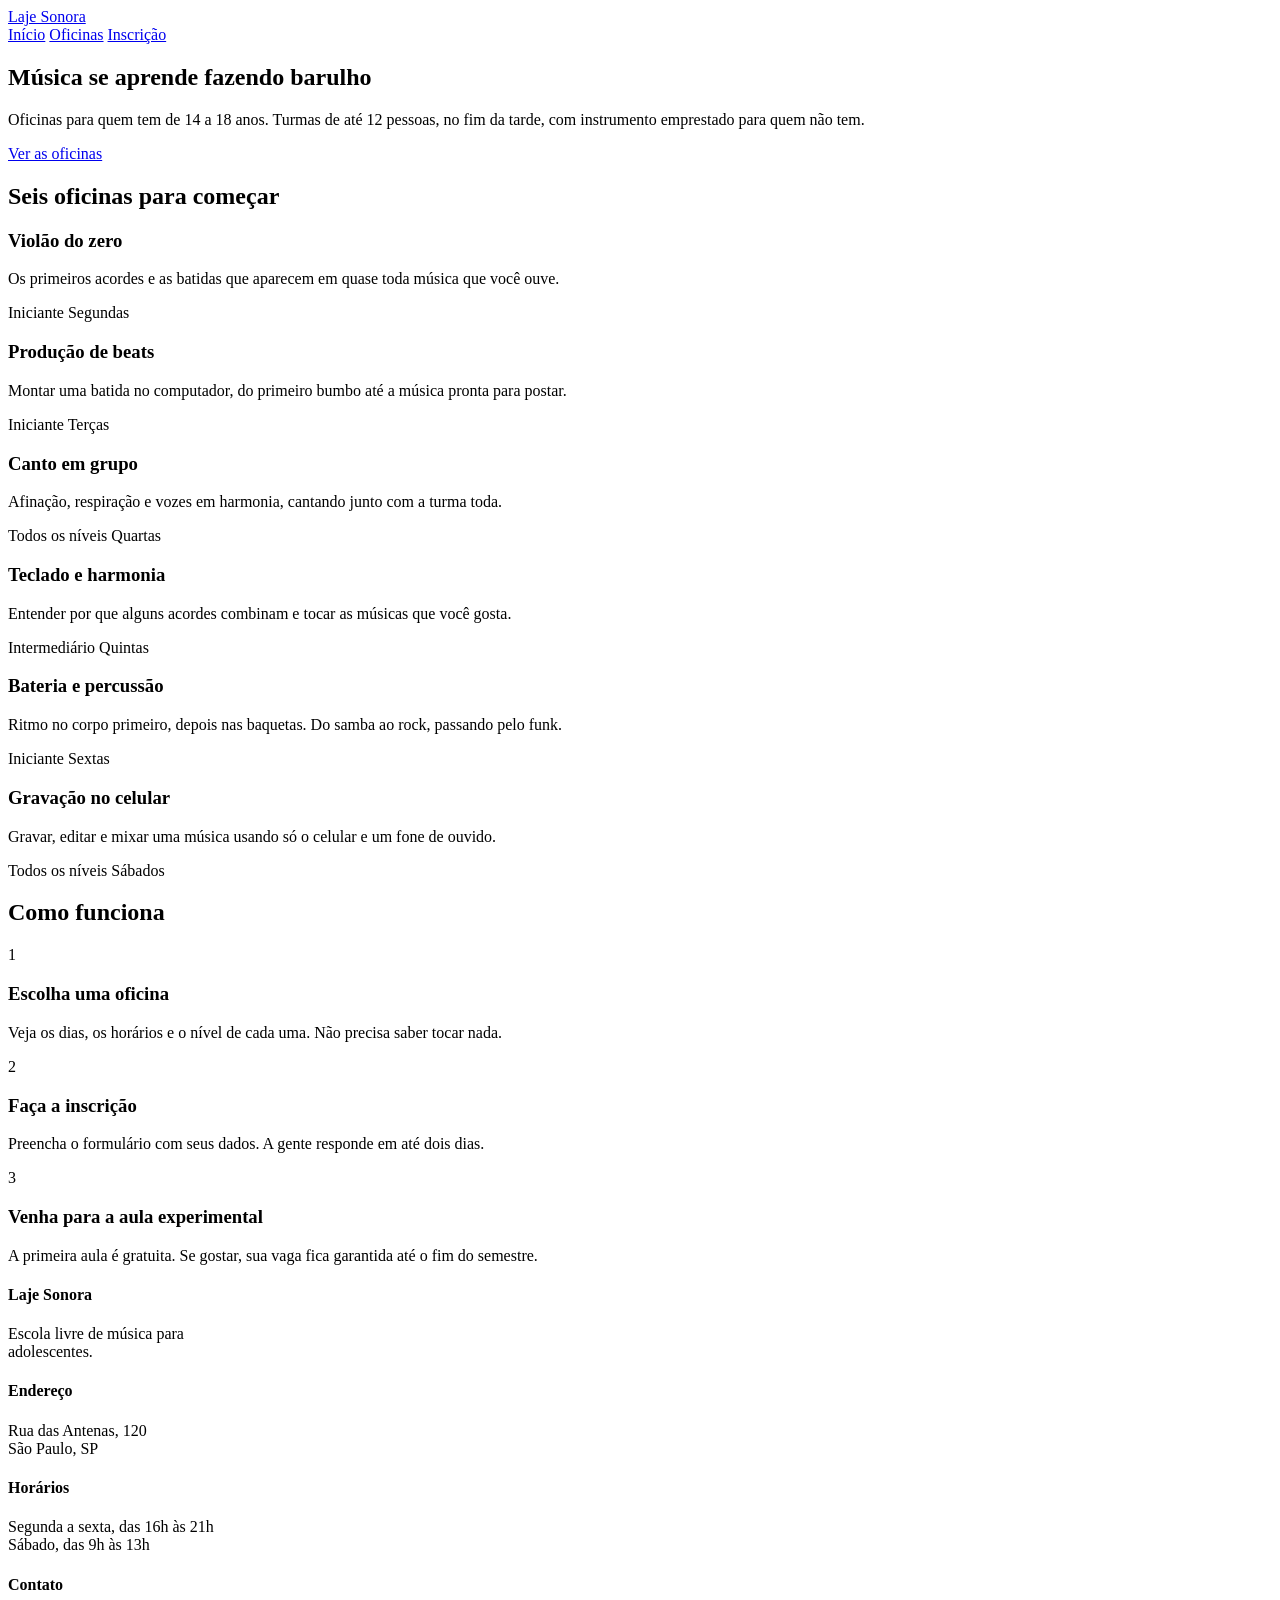
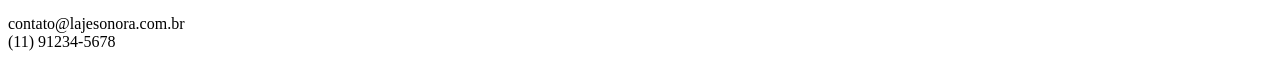
==== index.html @ 38661ccc "Initial commit" ====
<!DOCTYPE html>
<html lang="pt-BR">
<head>
    <meta charset="UTF-8">
    <meta name="viewport" content="width=device-width, initial-scale=1.0">
    <title>Laje Sonora | Início</title>
    <link rel="preconnect" href="https://fonts.googleapis.com">
    <link rel="preconnect" href="https://fonts.gstatic.com" crossorigin>
    <link href="https://fonts.googleapis.com/css2?family=Archivo:ital,wght@0,100..900;1,100..900&family=Big+Shoulders:opsz,wght@10..72,100..900&display=swap" rel="stylesheet">
    <link rel="stylesheet" href="index.css">
</head>
<body>
    <header class="conteudo topo">
        <a href="index.html" class="logo">Laje Sonora</a>

        <nav class="menu">
            <a href="index.html" class="atual">Início</a>
            <a href="oficinas.html">Oficinas</a>
            <a href="inscricao.html">Inscrição</a>
        </nav>
    </header>

    <main>
        <section class="conteudo cartazes">
            <div class="cartaz cartaz-principal">
                <h1>Música se aprende fazendo barulho</h1>
            </div>

            <div class="cartaz cartaz-lateral">
                <p>Oficinas para quem tem de 14 a 18 anos. Turmas de até 12 pessoas, no fim da tarde, com instrumento emprestado para quem não tem.</p>
                <a href="oficinas.html" class="botao">Ver as oficinas</a>
            </div>
        </section>

        <section class="conteudo secao">
            <h2 class="titulo-secao">Seis oficinas para começar</h2>

            <div class="cards">
                <article class="card">
                    <div class="foto foto-azul"></div>

                    <div class="card-texto">
                        <h3>Violão do zero</h3>
                        <p>Os primeiros acordes e as batidas que aparecem em quase toda música que você ouve.</p>

                        <div class="card-info">
                            <span>Iniciante</span>
                            <span>Segundas</span>
                        </div>
                    </div>
                </article>
                <article class="card">
                    <div class="foto foto-amarela"></div>

                    <div class="card-texto">
                        <h3>Produção de beats</h3>
                        <p>Montar uma batida no computador, do primeiro bumbo até a música pronta para postar.</p>

                        <div class="card-info">
                            <span>Iniciante</span>
                            <span>Terças</span>
                        </div>
                    </div>
                </article>
                <article class="card">
                    <div class="foto foto-tinta"></div>

                    <div class="card-texto">
                        <h3>Canto em grupo</h3>
                        <p>Afinação, respiração e vozes em harmonia, cantando junto com a turma toda.</p>

                        <div class="card-info">
                            <span>Todos os níveis</span>
                            <span>Quartas</span>
                        </div>
                    </div>
                </article>
                <article class="card">
                    <div class="foto foto-"></div>

                    <div class="card-texto">
                        <h3>Teclado e harmonia</h3>
                        <p>Entender por que alguns acordes combinam e tocar as músicas que você gosta.</p>

                        <div class="card-info">
                            <span>Intermediário</span>
                            <span>Quintas</span>
                        </div>
                    </div>
                </article>
                <article class="card">
                    <div class="foto foto-azul"></div>

                    <div class="card-texto">
                        <h3>Bateria e percussão</h3>
                        <p>Ritmo no corpo primeiro, depois nas baquetas. Do samba ao rock, passando pelo funk.</p>

                        <div class="card-info">
                            <span>Iniciante</span>
                            <span>Sextas</span>
                        </div>
                    </div>
                </article>
                <article class="card">
                    <div class="foto foto-amarela"></div>

                    <div class="card-texto">
                        <h3>Gravação no celular</h3>
                        <p>Gravar, editar e mixar uma música usando só o celular e um fone de ouvido.</p>

                        <div class="card-info">
                            <span>Todos os níveis</span>
                            <span>Sábados</span>
                        </div>
                    </div>
                </article>
            </div>
        </section>
        <section class="conteudo secao">
            <h2 class="titulo-secao">Como funciona</h2>

            <div class="passos">
                <div class="passo">
                    <p class="passo-numero">1</p>
                    <h3>Escolha uma oficina</h3>
                    <p>Veja os dias, os horários e o nível de cada uma. Não precisa saber tocar nada.</p>
                </div>
                <div class="passo">
                    <p class="passo-numero">2</p>
                    <h3>Faça a inscrição</h3>
                    <p>Preencha o formulário com seus dados. A gente responde em até dois dias.</p>
                </div>
                <div class="passo">
                    <p class="passo-numero">3</p>
                    <h3>Venha para a aula experimental</h3>
                    <p>A primeira aula é gratuita. Se gostar, sua vaga fica garantida até o fim do semestre.</p>
                </div>
            </div>
        </section>
    </main>

    <footer class="rodape">
        <div class="conteudo rodape-colunas">
            <div class="rodape-coluna">
                <h4>Laje Sonora</h4>
                <p>Escola livre de música para <br> adolescentes.</p>
            </div>
            <div class="rodape-coluna">
                <h4>Endereço</h4>
                <p>Rua das Antenas, 120 <br> São Paulo, SP</p>
            </div>
            <div class="rodape-coluna">
                <h4>Horários</h4>
                <p>Segunda a sexta, das 16h às 21h <br> Sábado, das 9h às 13h</p>
            </div>
            <div class="rodape-coluna">
                <h4>Contato</h4>
                <p>contato@lajesonora.com.br <br> (11) 91234-5678</p>
            </div>
        </div>
    </footer>
</body>
</html>
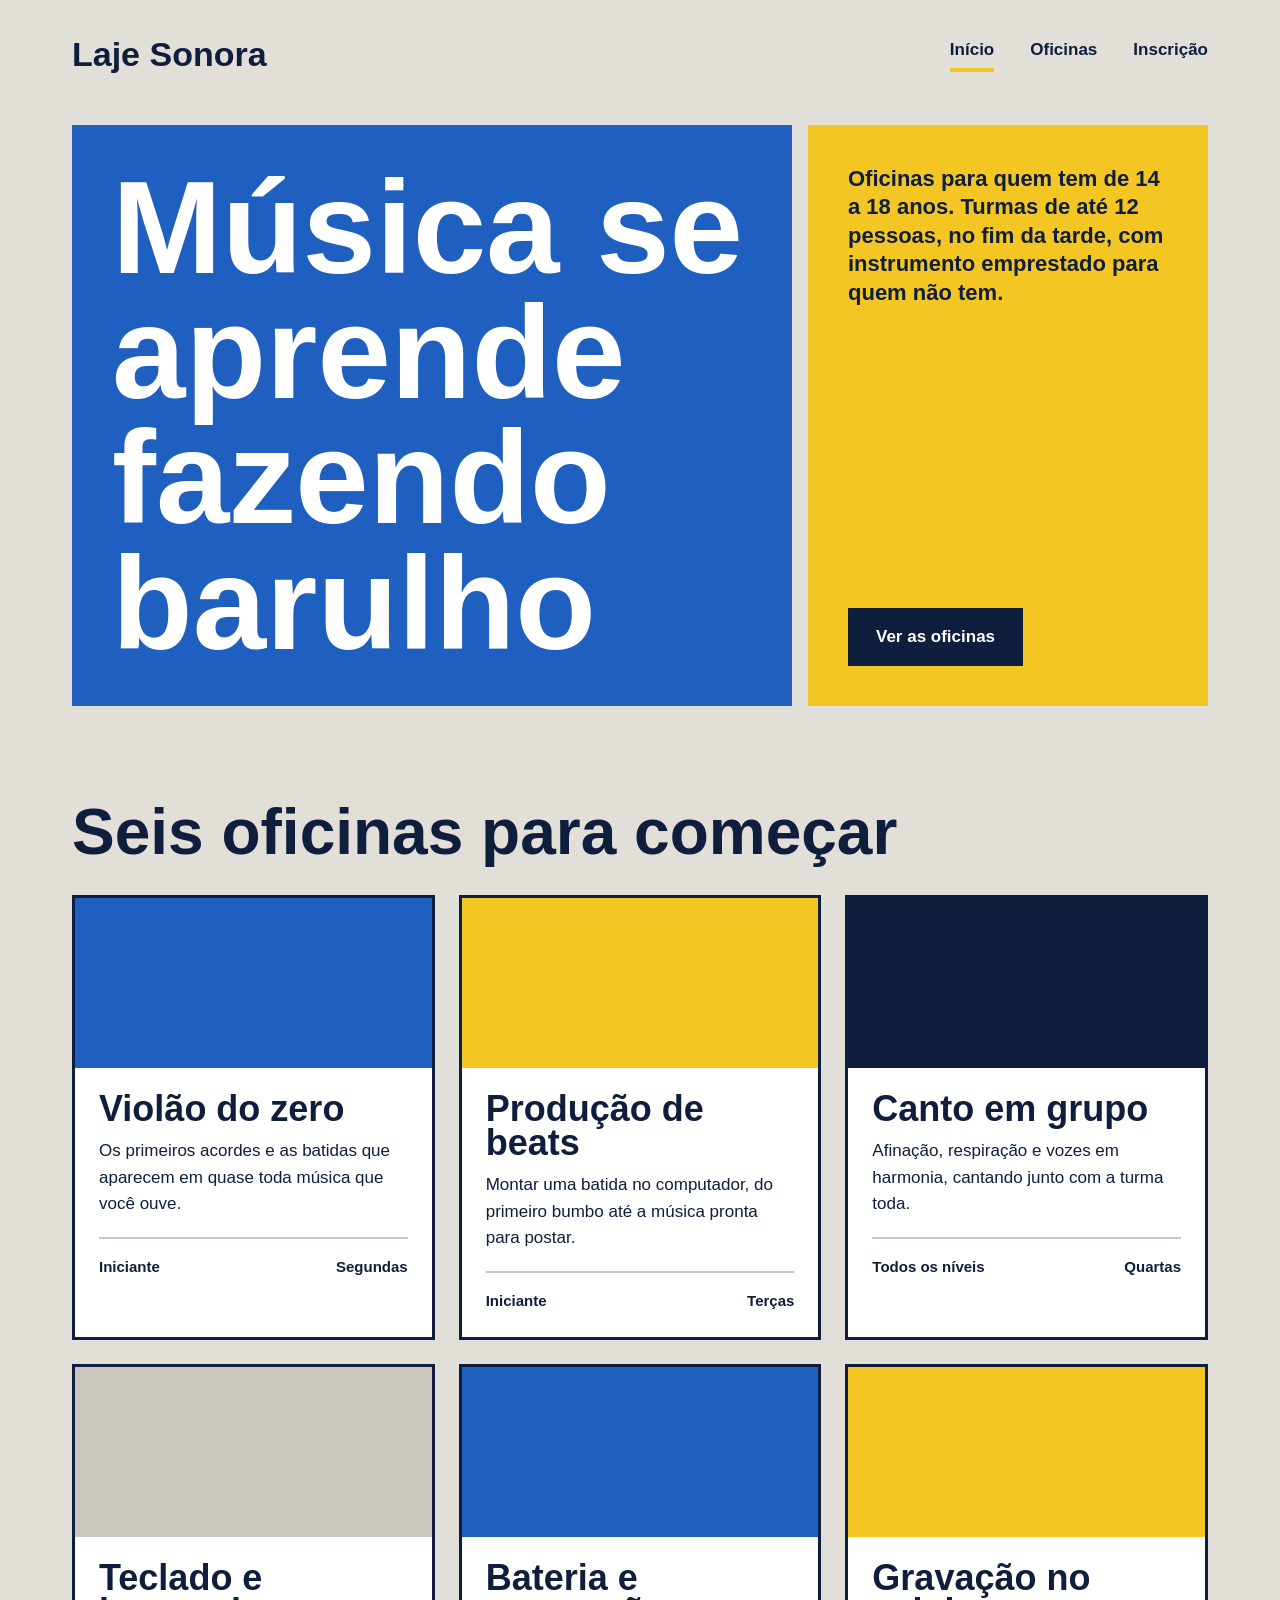
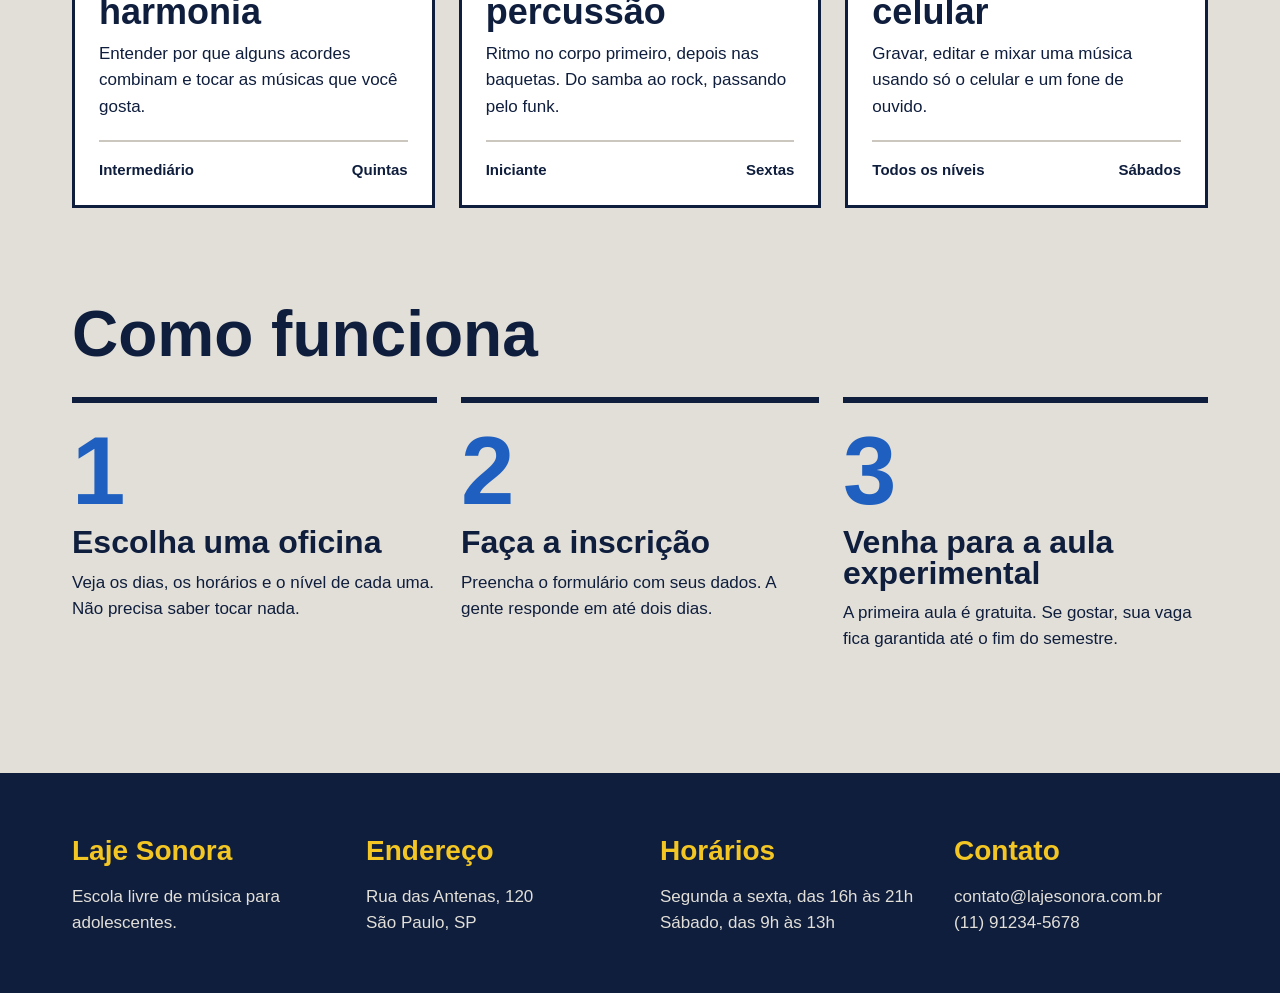
==== commit 04b9edd6: "Página de oficinas pronta" ====
--- a/index.html
+++ b/index.html
@@ -76,7 +76,7 @@
                     </div>
                 </article>
                 <article class="card">
-                    <div class="foto foto-"></div>
+                    <div class="foto foto"></div>
 
                     <div class="card-texto">
                         <h3>Teclado e harmonia</h3>
--- a/index.css
+++ b/index.css
@@ -0,0 +1,234 @@
+* {
+    margin: 0;
+    padding: 0;
+    box-sizing: border-box;
+}
+:root{
+    --concreto: #E2DFD8;
+
+    --concreto-escuro: #CBC7BE;
+
+    --tinta: #0F1E3D;
+
+    --caixa-dagua: #1F5FBF;
+
+    --fita: #F3C623;
+
+    --branco: #FFFFFF;
+
+    --fonte-cartaz: "Big Shoulders", "Arial Narrow", sans-serif;
+    --fonte-texto: "Archivo", Arial, sans-serif;
+}
+
+body{
+    background-color: var(--concreto);
+    color: var(--tinta);
+    font-family: var(--fonte-texto);
+    font-size: 17px;
+    line-height: 1.55;
+}
+a{
+    color: inherit;
+}
+
+h1, h2, h3{
+    font-family: var(--fonte-cartaz);
+    font-weight: 900;
+    line-height: 0.95;
+}
+.conteudo{
+    max-width: 1200px;
+    margin-inline: auto;
+    padding-inline: 32px;
+}
+
+.topo{
+    padding-block: 28px;
+    display: flex;
+    justify-content: space-between;
+    align-items: center;
+}
+.logo{
+    font-family: var(--fonte-cartaz);
+    font-size: 34px;
+    font-weight: 900;
+    text-decoration: none;
+}
+
+.menu{
+    display: flex;
+    gap: 36px;
+}
+.menu a{
+    font-weight: 600;
+    text-decoration: none;
+    padding-bottom: 4px;
+    border-bottom: 4px solid transparent;
+}
+
+.menu a:hover{
+    border-bottom-color: var(--tinta);
+}
+
+.menu a.atual{
+    border-bottom-color: var(--fita);
+}
+
+.cartazes{
+    margin-top: 16px;
+    display: flex;
+    gap: 16px;
+}
+.cartaz {
+    padding: 40px;
+}
+
+.cartaz-principal{
+    background: var(--caixa-dagua);
+    color: var(--branco);
+    flex: 2;
+}
+
+.cartaz-principal h1{
+    font-size: 132px;
+    max-width: 9ch;
+}
+
+.cartaz-lateral{
+    background: var(--fita);
+    flex: 1;
+    display: flex;
+    flex-direction: column;
+    justify-content: space-between;
+    gap: 32px;
+    align-items: flex-start;
+}
+
+.cartaz-lateral p{
+    font-size: 22px;
+    font-weight: 600;
+    line-height: 1.3;
+}
+
+.secao{
+    margin-top: 96px;
+}
+
+.titulo-secao{
+    font-size: 64px;
+    margin-bottom: 32px;
+}
+
+.cards{
+    display: flex;
+    flex-wrap: wrap;
+    gap: 24px;
+}
+
+.card{
+    background: var(--branco);
+    border: 3px solid var(--tinta);
+    flex: 1 1 340px;
+}
+
+.card .foto{
+    height: 170px;
+}
+
+.foto{
+    background: var(--concreto-escuro);
+}
+
+.foto-azul{
+    background: var(--caixa-dagua);
+}
+
+.foto-amarela{
+    background: var(--fita);
+}
+
+.foto-tinta{
+    background: var(--tinta);
+}
+
+.card-texto{
+    padding: 24px;
+}
+
+.card h3{
+    font-size: 36px;
+    margin-bottom: 12px;
+}
+
+
+.botao{
+    background: var(--tinta);
+    color: var(--branco);
+    font-weight: 700;
+    text-decoration: none;
+    padding: 16px 28px;
+    font-family: var(--fonte-texto);
+    font-size: 17px;
+    cursor: pointer;
+}
+
+.botao:hover{
+    background: var(--caixa-dagua);
+}
+
+.card-info{
+    margin-top: 20px;
+    padding-top: 16px;
+    border-top: 2px solid var(--concreto-escuro);
+    font-weight: 600;
+    font-size: 15px;
+    display: flex;
+    justify-content: space-between;
+}
+
+.passos{
+    display: flex;
+    gap: 24px;
+}
+
+.passo{
+    border-top: 6px solid var(--tinta);
+    padding-top: 20px;
+    max-width: 365px;
+}
+
+.passo-numero{
+    font-family: var(--fonte-cartaz);
+    font-weight: 900;
+    font-size: 96px;
+    line-height: 1;
+    color: var(--caixa-dagua);
+}
+
+.passo h3{
+    font-size: 32px;
+    margin-block: 8px 12px;
+}
+
+.rodape{
+    margin-top: 120px;
+    background: var(--tinta);
+    color: var(--concreto);
+    padding-block: 56px;
+}
+
+.rodape-colunas{
+    display: flex;
+    gap: 40px;
+}
+
+.rodape-coluna{
+    flex: 1;
+}
+
+.rodape h4{
+    font-family: var(--fonte-cartaz);
+    font-size: 28px;
+    color: var(--fita);
+    margin-bottom: 12px;
+}
